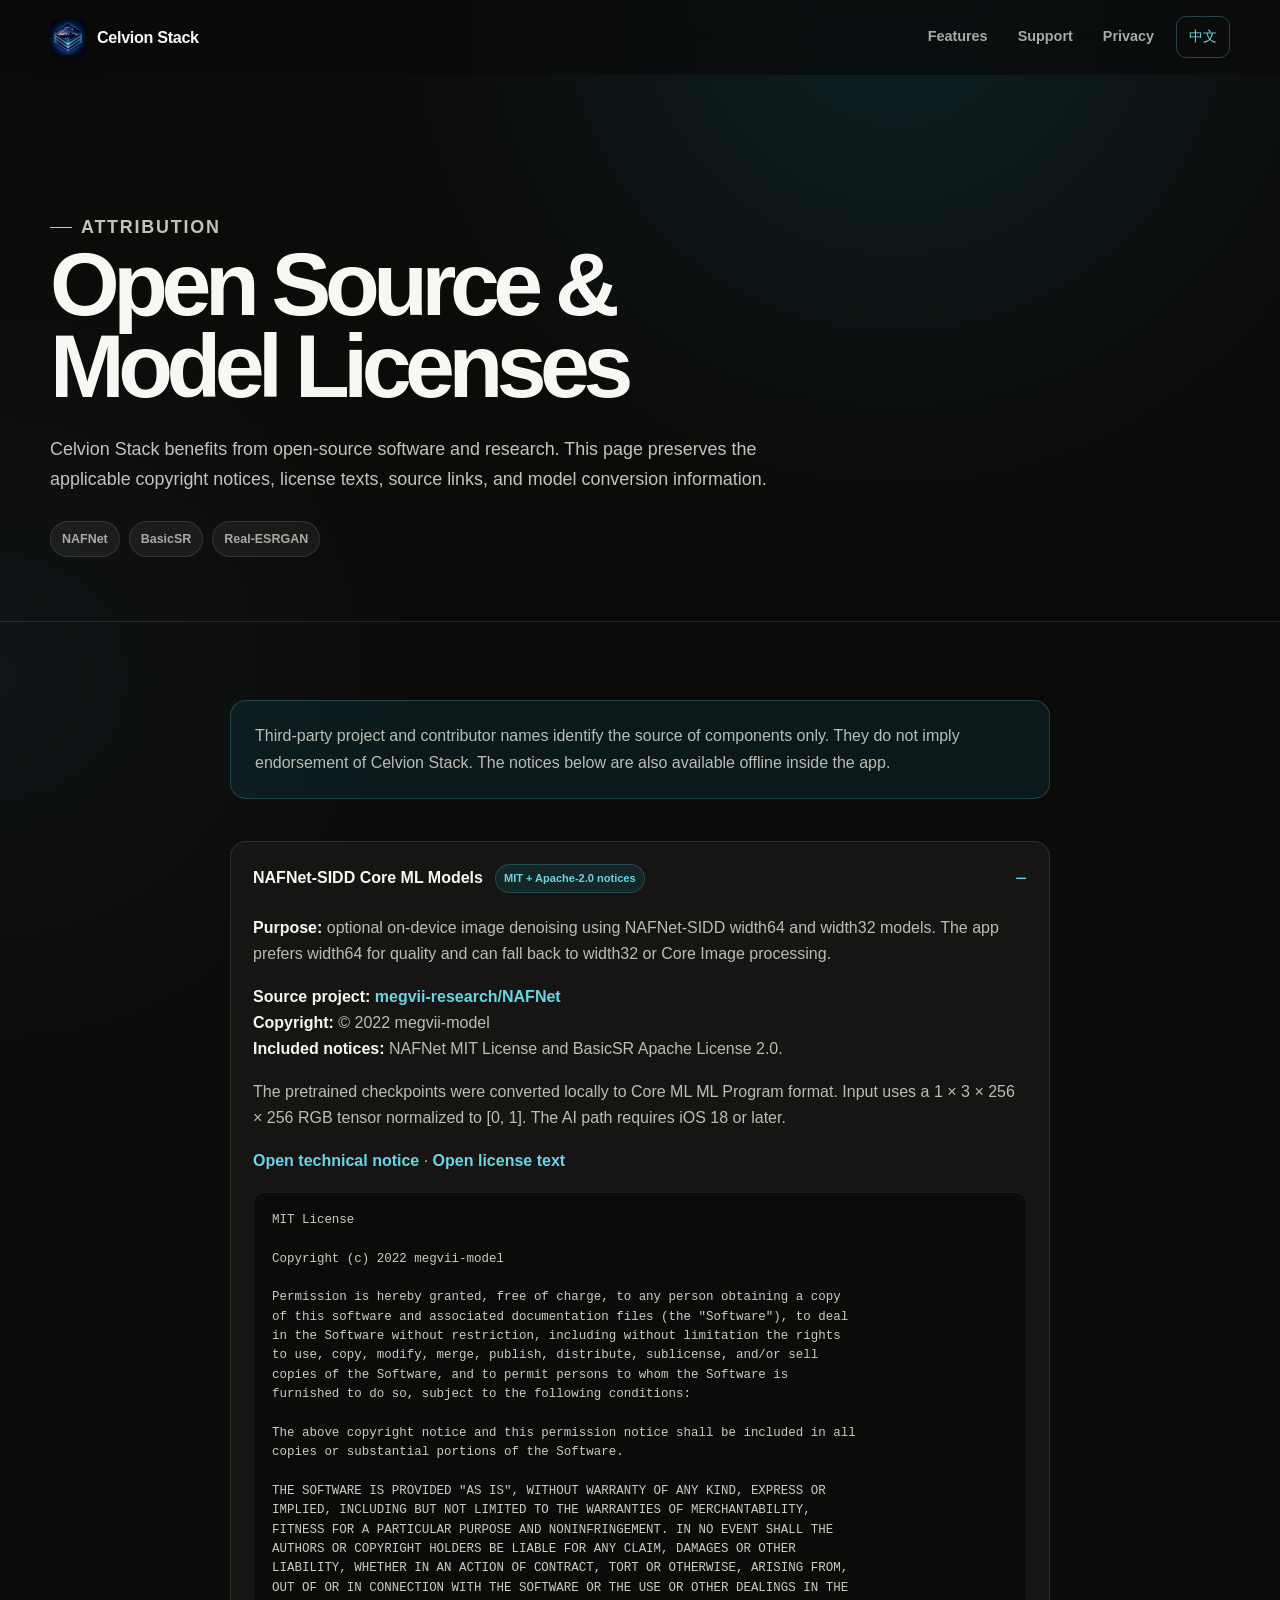
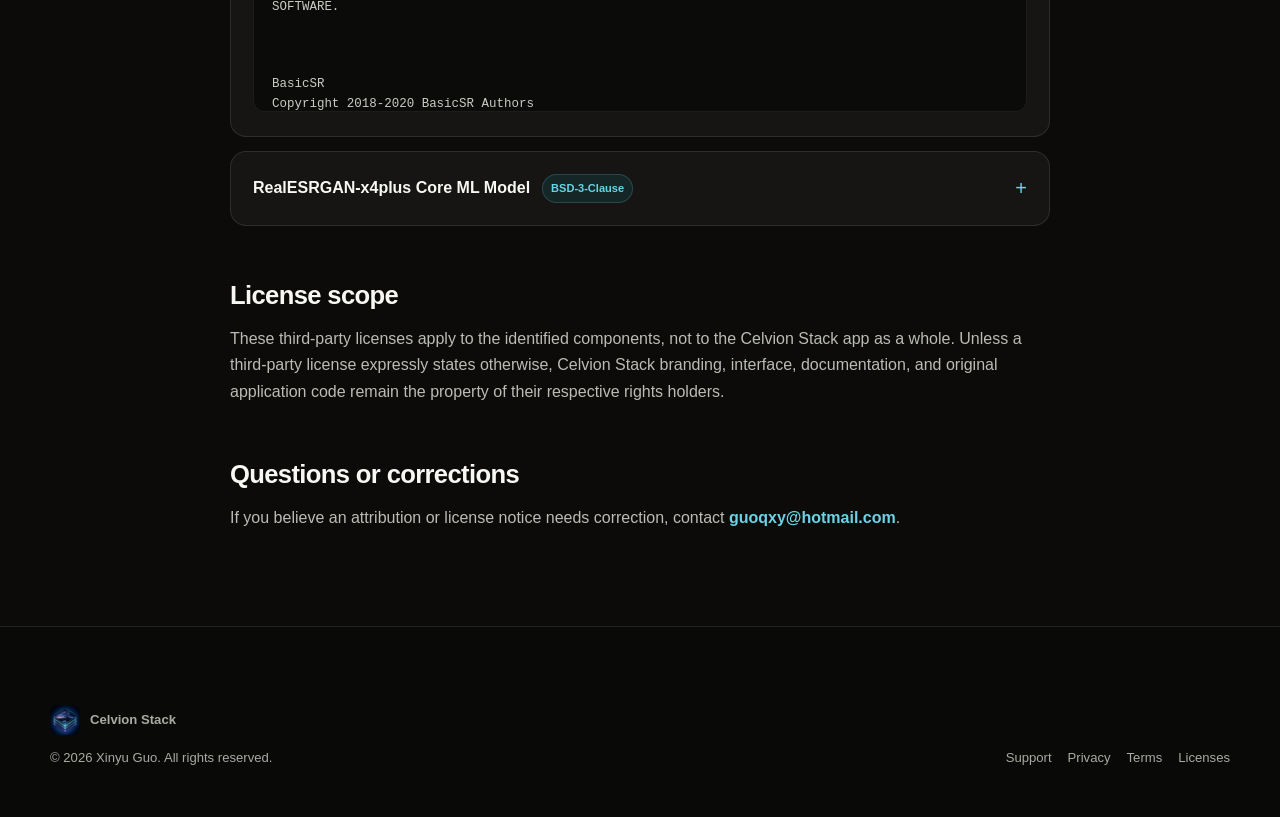
==== licenses.html @ 47bfed39 "Create Celvion Stack website" ====
<!doctype html>
<html lang="en" data-language="en">
<head>
  <meta charset="utf-8">
  <meta name="viewport" content="width=device-width, initial-scale=1">
  <title>Open Source &amp; Model Licenses — Celvion Stack</title>
  <meta name="description" content="Open-source software and machine-learning model notices for NAFNet, BasicSR, and Real-ESRGAN components used by Celvion Stack.">
  <meta name="theme-color" content="#0c0b0a">
  <meta property="og:title" content="Celvion Stack Open Source &amp; Model Licenses">
  <meta property="og:url" content="https://guogxy.github.io/celvion-stack/licenses.html">
  <link rel="canonical" href="https://guogxy.github.io/celvion-stack/licenses.html">
  <link rel="icon" href="assets/app-icon.png">
  <link rel="stylesheet" href="styles.css">
  <script src="script.js" defer></script>
</head>
<body>
  <a class="skip-link" href="#main">Skip to content</a>
  <header class="site-header">
    <nav class="nav-wrap" aria-label="Primary navigation">
      <a class="brand" href="index.html" data-preserve-language aria-label="Celvion Stack home"><img src="assets/app-icon.png" alt="" width="36" height="36"><span>Celvion Stack</span></a>
      <div class="nav-links">
        <a href="index.html#features" class="hide-mobile" data-preserve-language><span data-lang="en">Features</span><span data-lang="zh">功能</span></a>
        <a href="support.html" data-preserve-language><span data-lang="en">Support</span><span data-lang="zh">支持</span></a>
        <a href="privacy.html" class="hide-mobile" data-preserve-language><span data-lang="en">Privacy</span><span data-lang="zh">隐私</span></a>
        <button class="language-toggle" type="button" data-language-toggle aria-label="切换到简体中文">中文</button>
      </div>
    </nav>
  </header>

  <main id="main">
    <section class="page-hero">
      <div class="container">
        <p class="eyebrow" data-lang="en">Attribution</p><p class="eyebrow" data-lang="zh">第三方声明</p>
        <h1 data-lang="en">Open Source &amp;<br>Model Licenses</h1><h1 data-lang="zh">开源软件与<br>模型许可证</h1>
        <p data-lang="en">Celvion Stack benefits from open-source software and research. This page preserves the applicable copyright notices, license texts, source links, and model conversion information.</p>
        <p data-lang="zh">Celvion Stack 受益于开源软件与研究成果。本页保留适用的版权声明、许可证全文、来源链接与模型转换信息。</p>
        <div class="page-meta"><span class="pill">NAFNet</span><span class="pill">BasicSR</span><span class="pill">Real-ESRGAN</span></div>
      </div>
    </section>

    <section class="section compact">
      <div class="container reading-column">
        <div class="callout" data-lang="en"><p>Third-party project and contributor names identify the source of components only. They do not imply endorsement of Celvion Stack. The notices below are also available offline inside the app.</p></div>
        <div class="callout" data-lang="zh"><p>第三方项目及贡献者名称仅用于说明组件来源，不表示其认可或为 Celvion Stack 背书。以下声明也可在 App 内离线查看。</p></div>

        <div class="license-list">
          <details class="license-item" open>
            <summary><span class="license-summary"><span>NAFNet-SIDD Core ML Models</span><span class="license-badge">MIT + Apache-2.0 notices</span></span></summary>
            <div class="license-body">
              <div data-lang="en">
                <p><strong>Purpose:</strong> optional on-device image denoising using NAFNet-SIDD width64 and width32 models. The app prefers width64 for quality and can fall back to width32 or Core Image processing.</p>
                <p><strong>Source project:</strong> <a class="inline-link" href="https://github.com/megvii-research/NAFNet" target="_blank" rel="noopener">megvii-research/NAFNet</a><br><strong>Copyright:</strong> © 2022 megvii-model<br><strong>Included notices:</strong> NAFNet MIT License and BasicSR Apache License 2.0.</p>
                <p>The pretrained checkpoints were converted locally to Core ML ML Program format. Input uses a 1 × 3 × 256 × 256 RGB tensor normalized to [0, 1]. The AI path requires iOS 18 or later.</p>
              </div>
              <div data-lang="zh">
                <p><strong>用途：</strong>通过 NAFNet-SIDD width64 与 width32 模型在设备端进行可选图像降噪。App 优先使用质量更高的 width64，并可回退至 width32 或 Core Image 处理。</p>
                <p><strong>来源项目：</strong><a class="inline-link" href="https://github.com/megvii-research/NAFNet" target="_blank" rel="noopener">megvii-research/NAFNet</a><br><strong>版权：</strong>© 2022 megvii-model<br><strong>随附声明：</strong>NAFNet MIT License 与 BasicSR Apache License 2.0。</p>
                <p>预训练检查点已在本地转换为 Core ML ML Program 格式，输入为归一化至 [0, 1] 的 1 × 3 × 256 × 256 RGB 张量。AI 路径需要 iOS 18 或更高版本。</p>
              </div>
              <p><a class="inline-link" href="legal/NAFNET_NOTICE.md" target="_blank" rel="noopener"><span data-lang="en">Open technical notice</span><span data-lang="zh">打开技术声明</span></a> · <a class="inline-link" href="legal/NAFNET_LICENSE.txt" target="_blank" rel="noopener"><span data-lang="en">Open license text</span><span data-lang="zh">打开许可证原文</span></a></p>
              <pre data-license-source="legal/NAFNET_LICENSE.txt">Loading license text…</pre>
            </div>
          </details>

          <details class="license-item">
            <summary><span class="license-summary"><span>RealESRGAN-x4plus Core ML Model</span><span class="license-badge">BSD-3-Clause</span></span></summary>
            <div class="license-body">
              <div data-lang="en">
                <p><strong>Purpose:</strong> optional 4× on-device image super-resolution using the RRDBNet RealESRGAN_x4plus architecture.</p>
                <p><strong>Original project:</strong> <a class="inline-link" href="https://github.com/xinntao/Real-ESRGAN" target="_blank" rel="noopener">xinntao/Real-ESRGAN</a><br><strong>Core ML source:</strong> <a class="inline-link" href="https://huggingface.co/VincentGOURBIN/RealESRGAN-CoreML" target="_blank" rel="noopener">RealESRGAN-CoreML</a><br><strong>Copyright:</strong> © 2021 Xintao Wang<br><strong>License:</strong> BSD 3-Clause.</p>
                <p>The model accepts a 1 × 3 × 256 × 256 Float16 RGB tensor and produces a 1 × 3 × 1024 × 1024 result. The AI path requires iOS 18 or later and falls back to local non-AI processing when unavailable.</p>
              </div>
              <div data-lang="zh">
                <p><strong>用途：</strong>使用 RRDBNet RealESRGAN_x4plus 架构，在设备端进行可选的 4× 图像超分辨率处理。</p>
                <p><strong>原始项目：</strong><a class="inline-link" href="https://github.com/xinntao/Real-ESRGAN" target="_blank" rel="noopener">xinntao/Real-ESRGAN</a><br><strong>Core ML 来源：</strong><a class="inline-link" href="https://huggingface.co/VincentGOURBIN/RealESRGAN-CoreML" target="_blank" rel="noopener">RealESRGAN-CoreML</a><br><strong>版权：</strong>© 2021 Xintao Wang<br><strong>许可证：</strong>BSD 3-Clause。</p>
                <p>模型接收 1 × 3 × 256 × 256 Float16 RGB 张量，并生成 1 × 3 × 1024 × 1024 结果。AI 路径需要 iOS 18 或更高版本；不可用时会回退至本地非 AI 处理。</p>
              </div>
              <p><a class="inline-link" href="legal/REAL_ESRGAN_NOTICE.md" target="_blank" rel="noopener"><span data-lang="en">Open technical notice</span><span data-lang="zh">打开技术声明</span></a> · <a class="inline-link" href="legal/REAL_ESRGAN_LICENSE.txt" target="_blank" rel="noopener"><span data-lang="en">Open license text</span><span data-lang="zh">打开许可证原文</span></a></p>
              <pre data-license-source="legal/REAL_ESRGAN_LICENSE.txt">Loading license text…</pre>
            </div>
          </details>
        </div>

        <h2 data-lang="en">License scope</h2><h2 data-lang="zh">许可证适用范围</h2>
        <p data-lang="en">These third-party licenses apply to the identified components, not to the Celvion Stack app as a whole. Unless a third-party license expressly states otherwise, Celvion Stack branding, interface, documentation, and original application code remain the property of their respective rights holders.</p>
        <p data-lang="zh">上述第三方许可证仅适用于所标明的组件，而非整个 Celvion Stack App。除非第三方许可证另有明确规定，Celvion Stack 的品牌、界面、文档与原创应用代码仍归其各自权利人所有。</p>

        <h2 data-lang="en">Questions or corrections</h2><h2 data-lang="zh">问题与更正</h2>
        <p data-lang="en">If you believe an attribution or license notice needs correction, contact <a class="inline-link" href="mailto:guoqxy@hotmail.com?subject=Celvion%20Stack%20License%20Notice">guoqxy@hotmail.com</a>.</p>
        <p data-lang="zh">如果你认为某项署名或许可证声明需要更正，请联系 <a class="inline-link" href="mailto:guoqxy@hotmail.com?subject=Celvion%20Stack%20License%20Notice">guoqxy@hotmail.com</a>。</p>
      </div>
    </section>
  </main>

  <footer class="site-footer">
    <div class="footer-wrap">
      <div class="footer-copy"><div class="footer-brand"><img src="assets/app-icon.png" alt="" width="30" height="30">Celvion Stack</div><p>© 2026 Xinyu Guo. <span data-lang="en">All rights reserved.</span><span data-lang="zh">保留所有权利。</span></p></div>
      <div class="footer-links"><a href="support.html" data-preserve-language><span data-lang="en">Support</span><span data-lang="zh">支持</span></a><a href="privacy.html" data-preserve-language><span data-lang="en">Privacy</span><span data-lang="zh">隐私政策</span></a><a href="terms.html" data-preserve-language><span data-lang="en">Terms</span><span data-lang="zh">使用条款</span></a><a href="licenses.html" data-preserve-language><span data-lang="en">Licenses</span><span data-lang="zh">开源许可证</span></a></div>
    </div>
  </footer>
</body>
</html>
---- styles.css ----
:root {
  color-scheme: dark;
  --bg: #0c0b0a;
  --bg-soft: #131210;
  --panel: rgba(28, 27, 24, 0.82);
  --panel-strong: #1c1b18;
  --line: rgba(255, 255, 255, 0.1);
  --text: #f7f7f3;
  --muted: #aaa9a2;
  --accent: #12a0b8;
  --accent-light: #6ad4e5;
  --accent-dark: #087f93;
  --success: #57cc80;
  --warning: #f2a640;
  --max: 1180px;
  --reading: 820px;
  --radius-lg: 30px;
  --radius-md: 20px;
  --shadow: 0 30px 80px rgba(0, 0, 0, 0.42);
  font-family: Inter, ui-sans-serif, -apple-system, BlinkMacSystemFont, "SF Pro Display", "Segoe UI", sans-serif;
  font-synthesis: none;
  text-rendering: optimizeLegibility;
}

* {
  box-sizing: border-box;
}

html {
  scroll-behavior: smooth;
  background: var(--bg);
}

body {
  min-width: 320px;
  margin: 0;
  color: var(--text);
  background:
    radial-gradient(circle at 70% 0%, rgba(18, 160, 184, 0.14), transparent 32rem),
    radial-gradient(circle at 0% 28%, rgba(44, 93, 121, 0.11), transparent 26rem),
    var(--bg);
  line-height: 1.65;
}

body::before {
  position: fixed;
  z-index: -1;
  inset: 0;
  content: "";
  pointer-events: none;
  opacity: 0.17;
  background-image: url("assets/launch-cover.jpg");
  background-position: 50% 10%;
  background-size: cover;
  mask-image: linear-gradient(to bottom, #000 0, transparent 68%);
}

a {
  color: inherit;
  text-decoration: none;
}

img {
  display: block;
  max-width: 100%;
}

button,
a {
  -webkit-tap-highlight-color: transparent;
}

:focus-visible {
  outline: 3px solid var(--accent-light);
  outline-offset: 4px;
  border-radius: 8px;
}

.skip-link {
  position: fixed;
  z-index: 100;
  top: 10px;
  left: 10px;
  padding: 10px 14px;
  color: #051012;
  background: var(--accent-light);
  border-radius: 10px;
  transform: translateY(-150%);
}

.skip-link:focus {
  transform: translateY(0);
}

.site-header {
  position: sticky;
  z-index: 50;
  top: 0;
  border-bottom: 1px solid transparent;
  background: rgba(12, 11, 10, 0.72);
  backdrop-filter: blur(22px) saturate(140%);
  -webkit-backdrop-filter: blur(22px) saturate(140%);
}

.site-header.is-scrolled {
  border-bottom-color: var(--line);
}

.nav-wrap {
  display: flex;
  align-items: center;
  justify-content: space-between;
  width: min(calc(100% - 40px), var(--max));
  min-height: 74px;
  margin: 0 auto;
  gap: 28px;
}

.brand {
  display: inline-flex;
  align-items: center;
  flex: 0 0 auto;
  gap: 11px;
  font-size: 1.01rem;
  font-weight: 750;
  letter-spacing: -0.02em;
}

.brand img {
  width: 36px;
  height: 36px;
  border-radius: 9px;
  box-shadow: 0 8px 22px rgba(0, 0, 0, 0.35);
}

.nav-links {
  display: flex;
  align-items: center;
  justify-content: flex-end;
  gap: 6px;
}

.nav-links a,
.language-toggle {
  padding: 8px 12px;
  color: var(--muted);
  font: inherit;
  font-size: 0.9rem;
  font-weight: 620;
  background: transparent;
  border: 0;
  border-radius: 10px;
  cursor: pointer;
  transition: color 160ms ease, background 160ms ease;
}

.nav-links a:hover,
.nav-links a[aria-current="page"],
.language-toggle:hover {
  color: var(--text);
  background: rgba(255, 255, 255, 0.07);
}

.language-toggle {
  margin-left: 4px;
  color: var(--accent-light);
  border: 1px solid rgba(106, 212, 229, 0.28);
}

html[data-language="en"] [data-lang="zh"],
html[data-language="zh"] [data-lang="en"] {
  display: none !important;
}

.container {
  width: min(calc(100% - 40px), var(--max));
  margin: 0 auto;
}

.hero {
  display: grid;
  grid-template-columns: minmax(0, 1fr) minmax(320px, 0.82fr);
  align-items: center;
  min-height: 760px;
  padding: 92px 0 88px;
  gap: clamp(44px, 7vw, 100px);
}

.eyebrow {
  display: inline-flex;
  align-items: center;
  margin: 0 0 22px;
  gap: 9px;
  color: var(--accent-light);
  font-size: 0.83rem;
  font-weight: 760;
  letter-spacing: 0.1em;
  text-transform: uppercase;
}

.eyebrow::before {
  width: 22px;
  height: 1px;
  content: "";
  background: currentColor;
}

.hero h1,
.page-hero h1 {
  max-width: 920px;
  margin: 0;
  font-size: clamp(3.5rem, 8vw, 7.5rem);
  line-height: 0.92;
  letter-spacing: -0.072em;
}

.hero h1 span {
  display: block;
  margin-top: 16px;
  color: transparent;
  background: linear-gradient(120deg, var(--accent-light), var(--accent), #5386b8);
  background-clip: text;
  -webkit-background-clip: text;
}

.hero-copy {
  max-width: 670px;
  margin: 30px 0 0;
  color: #c8c8c2;
  font-size: clamp(1.06rem, 1.7vw, 1.3rem);
}

.hero-actions,
.button-row {
  display: flex;
  flex-wrap: wrap;
  margin-top: 34px;
  gap: 12px;
}

.button {
  display: inline-flex;
  align-items: center;
  justify-content: center;
  min-height: 48px;
  padding: 12px 18px;
  gap: 9px;
  color: #041012;
  font-weight: 750;
  background: var(--accent-light);
  border: 1px solid transparent;
  border-radius: 14px;
  box-shadow: 0 10px 32px rgba(18, 160, 184, 0.2);
  transition: transform 160ms ease, filter 160ms ease;
}

.button:hover {
  filter: brightness(1.08);
  transform: translateY(-2px);
}

.button.secondary {
  color: var(--text);
  background: rgba(255, 255, 255, 0.06);
  border-color: var(--line);
  box-shadow: none;
}

.button svg,
.inline-link svg {
  width: 18px;
  height: 18px;
  fill: none;
  stroke: currentColor;
  stroke-linecap: round;
  stroke-linejoin: round;
  stroke-width: 1.8;
}

.availability {
  display: flex;
  align-items: center;
  margin-top: 22px;
  gap: 10px;
  color: var(--muted);
  font-size: 0.88rem;
}

.availability::before {
  width: 8px;
  height: 8px;
  content: "";
  background: var(--success);
  border-radius: 50%;
  box-shadow: 0 0 0 5px rgba(87, 204, 128, 0.12);
}

.hero-visual {
  position: relative;
  display: grid;
  place-items: center;
  min-height: 570px;
}

.hero-orbit {
  position: absolute;
  width: min(100%, 520px);
  aspect-ratio: 1;
  border: 1px solid rgba(106, 212, 229, 0.16);
  border-radius: 50%;
  box-shadow: inset 0 0 90px rgba(18, 160, 184, 0.05);
}

.hero-orbit::before,
.hero-orbit::after {
  position: absolute;
  inset: 14%;
  content: "";
  border: 1px solid rgba(255, 255, 255, 0.08);
  border-radius: inherit;
}

.hero-orbit::after {
  inset: 30%;
}

.hero-icon {
  position: relative;
  z-index: 1;
  width: min(57%, 292px);
  height: auto;
  aspect-ratio: 1 / 1;
  object-fit: contain;
  border-radius: 25%;
  background: #08090d;
  border: 1px solid rgba(255, 255, 255, 0.1);
  box-shadow: 0 42px 100px rgba(0, 0, 0, 0.62), 0 0 80px rgba(18, 160, 184, 0.15);
}

.visual-note {
  position: absolute;
  z-index: 2;
  right: 1%;
  bottom: 11%;
  width: min(245px, 52%);
  padding: 17px 18px;
  background: rgba(26, 26, 23, 0.88);
  border: 1px solid var(--line);
  border-radius: 18px;
  box-shadow: var(--shadow);
  backdrop-filter: blur(18px);
}

.visual-note strong,
.visual-note span {
  display: block;
}

.visual-note strong {
  margin-bottom: 3px;
  font-size: 0.94rem;
}

.visual-note span {
  color: var(--muted);
  font-size: 0.78rem;
}

.section {
  padding: 110px 0;
}

.section.compact {
  padding: 78px 0;
}

.section-heading {
  display: grid;
  grid-template-columns: minmax(0, 0.9fr) minmax(280px, 0.55fr);
  align-items: end;
  margin-bottom: 46px;
  gap: 40px;
}

.section-heading h2 {
  max-width: 720px;
  margin: 0;
  font-size: clamp(2.25rem, 4.6vw, 4.7rem);
  line-height: 1.02;
  letter-spacing: -0.052em;
}

.section-heading p {
  margin: 0;
  color: var(--muted);
}

.feature-grid {
  display: grid;
  grid-template-columns: repeat(3, minmax(0, 1fr));
  gap: 16px;
}

.feature-card,
.info-card,
.support-card,
.legal-card {
  position: relative;
  overflow: hidden;
  padding: 28px;
  background: linear-gradient(145deg, rgba(31, 30, 27, 0.92), rgba(20, 19, 17, 0.88));
  border: 1px solid var(--line);
  border-radius: var(--radius-md);
}

.feature-card::after {
  position: absolute;
  right: -30px;
  bottom: -44px;
  width: 140px;
  height: 140px;
  content: "";
  background: radial-gradient(circle, rgba(18, 160, 184, 0.13), transparent 68%);
}

.feature-number {
  display: inline-grid;
  place-items: center;
  width: 36px;
  height: 36px;
  margin-bottom: 50px;
  color: var(--accent-light);
  font-size: 0.76rem;
  font-weight: 780;
  background: rgba(18, 160, 184, 0.11);
  border: 1px solid rgba(106, 212, 229, 0.18);
  border-radius: 50%;
}

.feature-card h3,
.info-card h3,
.support-card h2,
.support-card h3 {
  margin: 0 0 10px;
  font-size: 1.25rem;
  letter-spacing: -0.025em;
}

.feature-card p,
.info-card p,
.support-card p {
  margin: 0;
  color: var(--muted);
}

.device-showcase {
  position: relative;
  display: grid;
  grid-template-columns: minmax(210px, 0.53fr) minmax(420px, 1fr);
  align-items: end;
  padding: 70px 6% 0;
  gap: 4%;
  background:
    linear-gradient(155deg, rgba(18, 160, 184, 0.13), transparent 45%),
    var(--panel-strong);
  border: 1px solid var(--line);
  border-radius: var(--radius-lg);
  box-shadow: var(--shadow);
}

.device {
  overflow: hidden;
  border: 9px solid #050505;
  background: #050505;
  box-shadow: 0 30px 70px rgba(0, 0, 0, 0.5);
}

.device.phone {
  border-radius: 34px 34px 0 0;
}

.device.tablet {
  border-radius: 26px 26px 0 0;
}

.device img {
  width: 100%;
}

.privacy-banner {
  display: grid;
  grid-template-columns: 1.2fr 0.8fr;
  align-items: center;
  overflow: hidden;
  padding: clamp(34px, 7vw, 76px);
  gap: 60px;
  background: linear-gradient(135deg, rgba(18, 160, 184, 0.18), rgba(20, 19, 17, 0.95) 46%);
  border: 1px solid rgba(106, 212, 229, 0.2);
  border-radius: var(--radius-lg);
}

.privacy-banner h2 {
  margin: 0 0 18px;
  font-size: clamp(2.2rem, 4.4vw, 4.4rem);
  line-height: 1.04;
  letter-spacing: -0.052em;
}

.privacy-banner p {
  max-width: 650px;
  margin: 0;
  color: #c6c8c2;
}

.privacy-points {
  display: grid;
  gap: 12px;
}

.privacy-point {
  display: flex;
  align-items: center;
  min-height: 56px;
  padding: 14px 16px;
  gap: 12px;
  font-size: 0.92rem;
  font-weight: 680;
  background: rgba(255, 255, 255, 0.055);
  border: 1px solid var(--line);
  border-radius: 14px;
}

.privacy-point::before {
  display: grid;
  place-items: center;
  width: 25px;
  height: 25px;
  flex: 0 0 auto;
  content: "✓";
  color: #061012;
  font-size: 0.78rem;
  font-weight: 900;
  background: var(--accent-light);
  border-radius: 50%;
}

.page-hero {
  padding: 110px 0 64px;
  border-bottom: 1px solid var(--line);
}

.page-hero h1 {
  max-width: 960px;
  font-size: clamp(3.2rem, 7vw, 6.8rem);
}

.page-hero p {
  max-width: 780px;
  margin: 28px 0 0;
  color: #c3c3bd;
  font-size: 1.12rem;
}

.page-meta {
  display: flex;
  flex-wrap: wrap;
  margin-top: 26px;
  gap: 9px;
}

.pill {
  padding: 7px 11px;
  color: var(--muted);
  font-size: 0.78rem;
  font-weight: 670;
  background: rgba(255, 255, 255, 0.055);
  border: 1px solid var(--line);
  border-radius: 99px;
}

.content-layout {
  display: grid;
  grid-template-columns: minmax(0, 1fr) 270px;
  align-items: start;
  padding: 72px 0 112px;
  gap: 70px;
}

.reading-column {
  max-width: var(--reading);
}

.reading-column article > :first-child {
  margin-top: 0;
}

.reading-column h2 {
  margin: 54px 0 14px;
  font-size: clamp(1.42rem, 2vw, 1.82rem);
  line-height: 1.25;
  letter-spacing: -0.025em;
}

.reading-column h3 {
  margin: 32px 0 10px;
  font-size: 1.1rem;
}

.reading-column p,
.reading-column li {
  color: #bbbcb5;
}

.reading-column p {
  margin: 0 0 16px;
}

.reading-column ul,
.reading-column ol {
  margin: 14px 0 20px;
  padding-left: 1.35rem;
}

.reading-column li {
  margin: 8px 0;
  padding-left: 5px;
}

.reading-column strong {
  color: var(--text);
}

.callout {
  margin: 0 0 42px;
  padding: 22px 24px;
  color: #d7e8e9;
  background: rgba(18, 160, 184, 0.1);
  border: 1px solid rgba(106, 212, 229, 0.22);
  border-radius: 16px;
}

.callout p:last-child {
  margin-bottom: 0;
}

.side-nav {
  position: sticky;
  top: 100px;
  padding: 18px;
  background: rgba(25, 24, 21, 0.74);
  border: 1px solid var(--line);
  border-radius: 16px;
  backdrop-filter: blur(16px);
}

.side-nav strong {
  display: block;
  margin-bottom: 8px;
  padding: 0 8px;
  color: var(--muted);
  font-size: 0.74rem;
  letter-spacing: 0.08em;
  text-transform: uppercase;
}

.side-nav a {
  display: block;
  padding: 8px;
  color: var(--muted);
  font-size: 0.86rem;
  border-radius: 8px;
}

.side-nav a:hover {
  color: var(--text);
  background: rgba(255, 255, 255, 0.055);
}

.support-grid {
  display: grid;
  grid-template-columns: repeat(2, minmax(0, 1fr));
  margin-bottom: 58px;
  gap: 16px;
}

.support-card.primary {
  grid-column: 1 / -1;
  padding: clamp(28px, 5vw, 48px);
  background: linear-gradient(135deg, rgba(18, 160, 184, 0.16), rgba(27, 26, 23, 0.92));
  border-color: rgba(106, 212, 229, 0.2);
}

.support-card .button-row {
  margin-top: 24px;
}

.spec-list {
  display: grid;
  grid-template-columns: 145px 1fr;
  margin: 20px 0 0;
  gap: 12px 20px;
  font-size: 0.93rem;
}

.spec-list dt {
  color: var(--muted);
}

.spec-list dd {
  margin: 0;
  color: var(--text);
}

.faq-list {
  display: grid;
  gap: 12px;
}

details.faq,
details.license-item {
  background: rgba(26, 25, 22, 0.78);
  border: 1px solid var(--line);
  border-radius: 16px;
}

details.faq summary,
details.license-item summary {
  display: flex;
  align-items: center;
  justify-content: space-between;
  padding: 20px 22px;
  gap: 16px;
  font-weight: 720;
  cursor: pointer;
  list-style: none;
}

details.faq summary::-webkit-details-marker,
details.license-item summary::-webkit-details-marker {
  display: none;
}

details.faq summary::after,
details.license-item summary::after {
  content: "+";
  color: var(--accent-light);
  font-size: 1.25rem;
  font-weight: 450;
}

details[open].faq summary::after,
details[open].license-item summary::after {
  content: "−";
}

.faq-answer {
  padding: 0 22px 22px;
}

.faq-answer p:last-child {
  margin-bottom: 0;
}

.license-list {
  display: grid;
  gap: 14px;
}

.license-summary {
  display: flex;
  align-items: center;
  gap: 12px;
}

.license-badge {
  padding: 4px 8px;
  color: var(--accent-light);
  font-size: 0.69rem;
  background: rgba(18, 160, 184, 0.12);
  border: 1px solid rgba(106, 212, 229, 0.2);
  border-radius: 99px;
}

.license-body {
  padding: 0 22px 24px;
}

.license-body pre {
  overflow: auto;
  max-height: 520px;
  margin: 18px 0 0;
  padding: 18px;
  color: #cacbc4;
  font: 0.78rem/1.55 ui-monospace, SFMono-Regular, Menlo, Monaco, Consolas, monospace;
  white-space: pre-wrap;
  word-break: break-word;
  background: #0b0b0a;
  border: 1px solid rgba(255, 255, 255, 0.07);
  border-radius: 12px;
}

.inline-link {
  display: inline-flex;
  align-items: center;
  gap: 6px;
  color: var(--accent-light);
  font-weight: 680;
}

.inline-link:hover {
  text-decoration: underline;
  text-underline-offset: 4px;
}

.site-footer {
  border-top: 1px solid var(--line);
  background: rgba(9, 9, 8, 0.74);
}

.footer-wrap {
  display: grid;
  grid-template-columns: 1fr auto;
  align-items: end;
  width: min(calc(100% - 40px), var(--max));
  min-height: 190px;
  margin: 0 auto;
  padding: 48px 0;
  gap: 30px;
}

.footer-brand {
  display: inline-flex;
  align-items: center;
  margin-bottom: 12px;
  gap: 10px;
  font-weight: 740;
}

.footer-brand img {
  width: 30px;
  height: 30px;
  border-radius: 8px;
}

.footer-copy,
.footer-links {
  color: var(--muted);
  font-size: 0.82rem;
}

.footer-copy p {
  margin: 0;
}

.footer-links {
  display: flex;
  flex-wrap: wrap;
  justify-content: flex-end;
  gap: 16px;
}

.footer-links a:hover {
  color: var(--text);
}

.error-page {
  display: grid;
  place-items: center;
  min-height: calc(100vh - 265px);
  padding: 80px 20px;
  text-align: center;
}

.error-page h1 {
  margin: 0;
  font-size: clamp(5rem, 15vw, 11rem);
  line-height: 0.9;
  letter-spacing: -0.07em;
}

.error-page p {
  margin: 22px 0 0;
  color: var(--muted);
}

@media (max-width: 920px) {
  .hero {
    grid-template-columns: 1fr;
    min-height: auto;
    padding-top: 82px;
  }

  .hero-copy {
    max-width: 760px;
  }

  .hero-visual {
    min-height: 490px;
  }

  .hero-orbit {
    width: 470px;
    max-width: 86vw;
  }

  .hero-icon {
    width: 230px;
  }

  .visual-note {
    right: 15%;
  }

  .feature-grid {
    grid-template-columns: repeat(2, minmax(0, 1fr));
  }

  .section-heading,
  .privacy-banner {
    grid-template-columns: 1fr;
  }

  .content-layout {
    grid-template-columns: 1fr;
  }

  .side-nav {
    position: static;
    display: none;
  }
}

@media (min-width: 681px) {
  .hero [data-lang="zh"] h1 {
    font-size: clamp(3.5rem, 6.6vw, 6.4rem);
  }

  .hero [data-lang="zh"] h1 span {
    white-space: nowrap;
  }
}

@media (max-width: 680px) {
  .nav-wrap,
  .container,
  .footer-wrap {
    width: min(calc(100% - 28px), var(--max));
  }

  .nav-wrap {
    min-height: 64px;
  }

  .brand span {
    display: none;
  }

  .nav-links a.hide-mobile {
    display: none;
  }

  .nav-links a,
  .language-toggle {
    padding: 7px 9px;
    font-size: 0.82rem;
  }

  .hero {
    padding: 72px 0 54px;
    gap: 20px;
  }

  .hero h1 {
    font-size: clamp(3.3rem, 18vw, 5.6rem);
  }

  .hero-visual {
    min-height: 410px;
  }

  .hero-icon {
    width: 190px;
  }

  .visual-note {
    right: 1%;
    bottom: 5%;
  }

  .section {
    padding: 76px 0;
  }

  .section-heading {
    margin-bottom: 30px;
    gap: 18px;
  }

  .feature-grid,
  .support-grid {
    grid-template-columns: 1fr;
  }

  .feature-card {
    padding: 24px;
  }

  .feature-number {
    margin-bottom: 32px;
  }

  .device-showcase {
    grid-template-columns: 0.58fr 1fr;
    padding: 36px 4% 0;
    border-radius: 22px;
  }

  .device {
    border-width: 5px;
  }

  .device.phone {
    border-radius: 20px 20px 0 0;
  }

  .device.tablet {
    border-radius: 15px 15px 0 0;
  }

  .page-hero {
    padding: 76px 0 46px;
  }

  .page-hero h1 {
    font-size: clamp(3rem, 15vw, 5rem);
  }

  .content-layout {
    padding: 52px 0 82px;
  }

  .reading-column h2 {
    margin-top: 42px;
  }

  .spec-list {
    grid-template-columns: 1fr;
    gap: 4px;
  }

  .spec-list dd {
    margin-bottom: 10px;
  }

  .footer-wrap {
    grid-template-columns: 1fr;
    align-items: start;
  }

  .footer-links {
    justify-content: flex-start;
  }
}

@media (prefers-reduced-motion: reduce) {
  *,
  *::before,
  *::after {
    scroll-behavior: auto !important;
    transition-duration: 0.01ms !important;
    animation-duration: 0.01ms !important;
    animation-iteration-count: 1 !important;
  }
}

@media print {
  :root {
    color-scheme: light;
  }

  body {
    color: #111;
    background: #fff;
  }

  body::before,
  .site-header,
  .site-footer,
  .side-nav,
  .page-meta {
    display: none !important;
  }

  .page-hero,
  .content-layout {
    padding: 28px 0;
  }

  .page-hero p,
  .reading-column p,
  .reading-column li {
    color: #222;
  }

  .callout {
    color: #111;
    background: #f1f7f8;
    border-color: #b8d9df;
  }
}
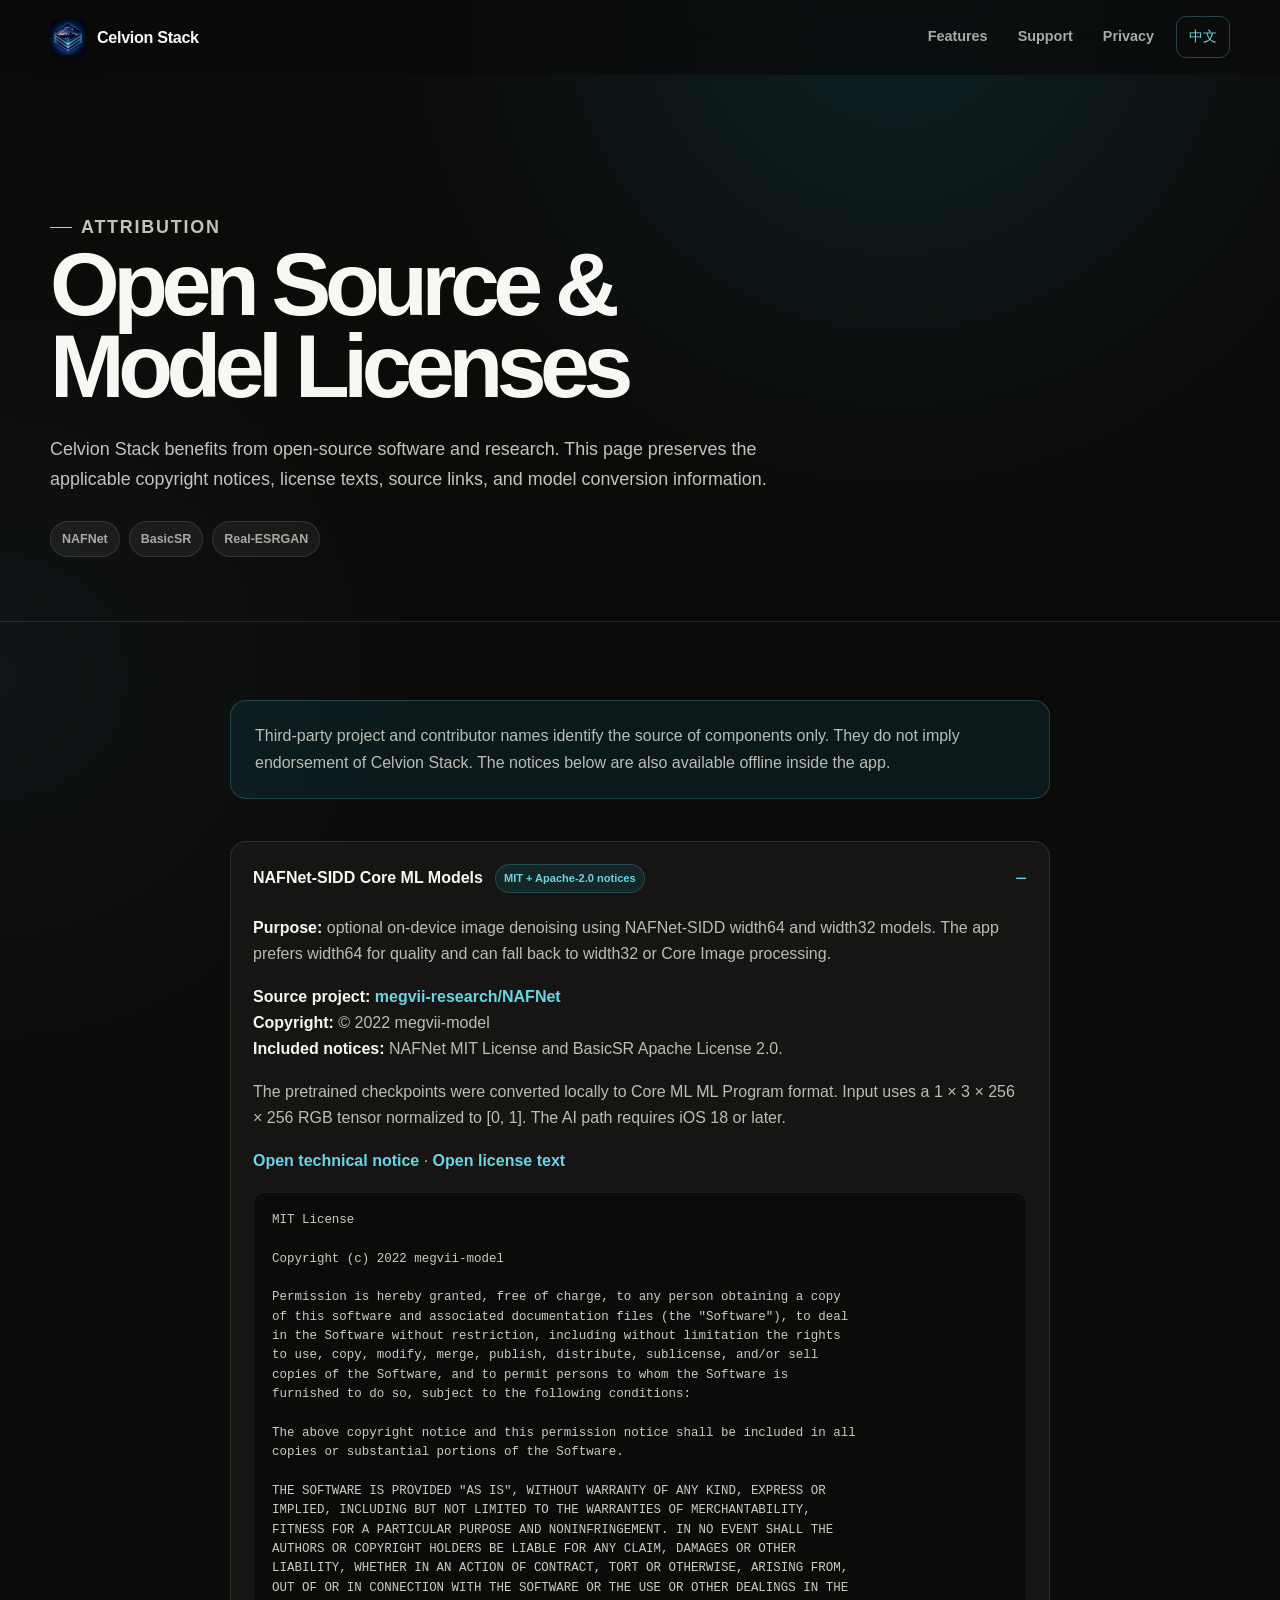
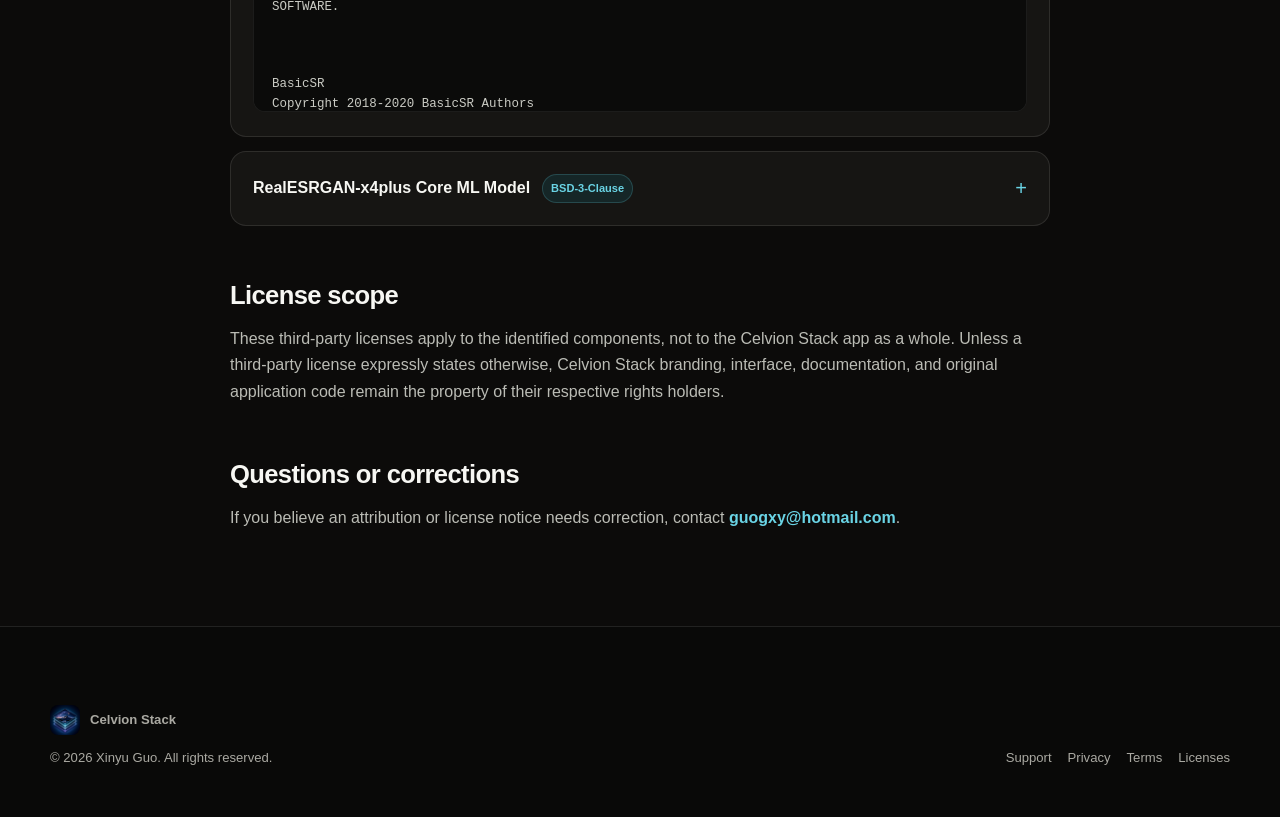
==== commit 3231b831: "Fix support email address" ====
--- a/licenses.html
+++ b/licenses.html
@@ -86,8 +86,8 @@
         <p data-lang="zh">上述第三方许可证仅适用于所标明的组件，而非整个 Celvion Stack App。除非第三方许可证另有明确规定，Celvion Stack 的品牌、界面、文档与原创应用代码仍归其各自权利人所有。</p>
 
         <h2 data-lang="en">Questions or corrections</h2><h2 data-lang="zh">问题与更正</h2>
-        <p data-lang="en">If you believe an attribution or license notice needs correction, contact <a class="inline-link" href="mailto:guoqxy@hotmail.com?subject=Celvion%20Stack%20License%20Notice">guoqxy@hotmail.com</a>.</p>
-        <p data-lang="zh">如果你认为某项署名或许可证声明需要更正，请联系 <a class="inline-link" href="mailto:guoqxy@hotmail.com?subject=Celvion%20Stack%20License%20Notice">guoqxy@hotmail.com</a>。</p>
+        <p data-lang="en">If you believe an attribution or license notice needs correction, contact <a class="inline-link" href="mailto:guogxy@hotmail.com?subject=Celvion%20Stack%20License%20Notice">guogxy@hotmail.com</a>.</p>
+        <p data-lang="zh">如果你认为某项署名或许可证声明需要更正，请联系 <a class="inline-link" href="mailto:guogxy@hotmail.com?subject=Celvion%20Stack%20License%20Notice">guogxy@hotmail.com</a>。</p>
       </div>
     </section>
   </main>
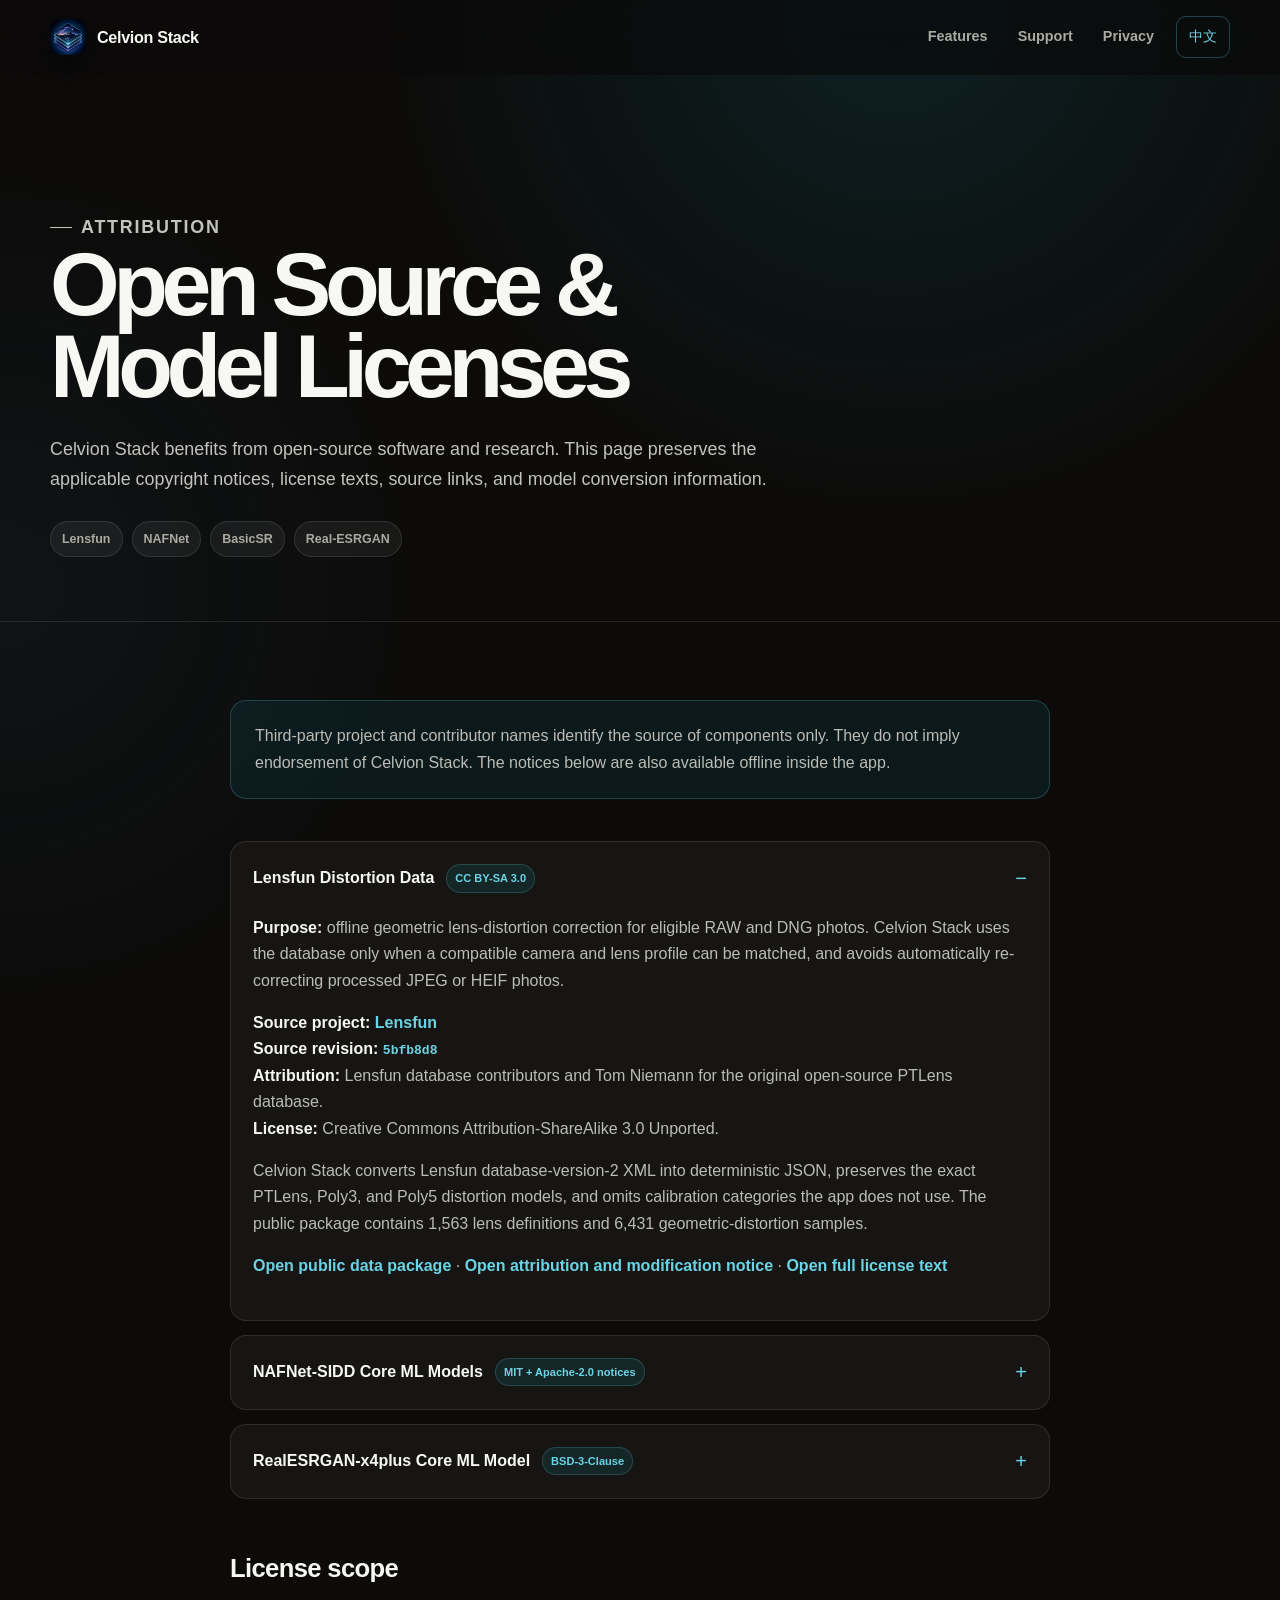
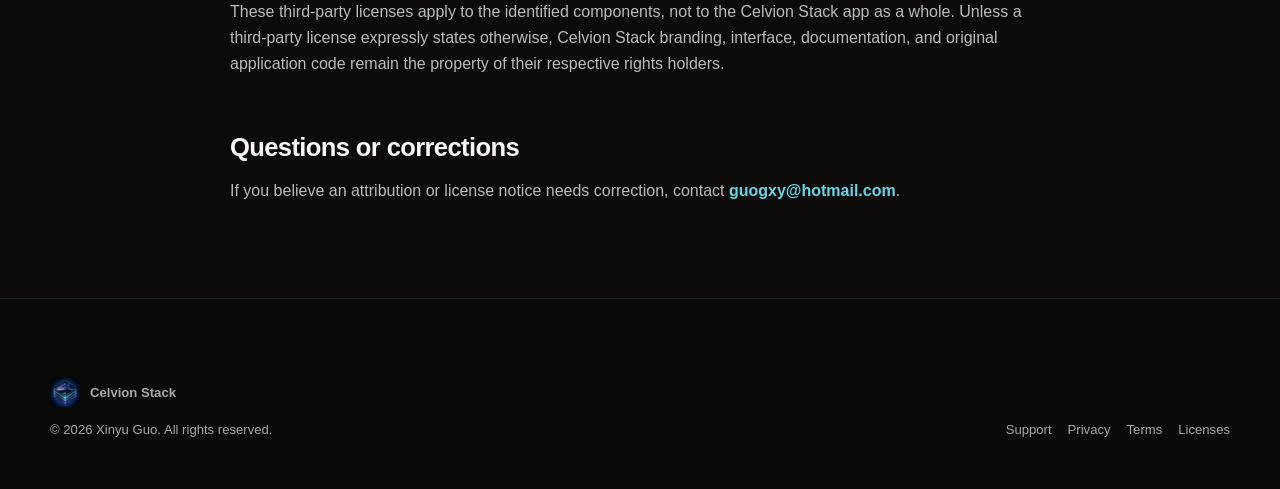
==== commit 4d138805: "Add Lensfun license and data disclosure page entry" ====
--- a/licenses.html
+++ b/licenses.html
@@ -3,8 +3,8 @@
 <head>
   <meta charset="utf-8">
   <meta name="viewport" content="width=device-width, initial-scale=1">
-  <title>Open Source &amp; Model Licenses — Celvion Stack</title>
-  <meta name="description" content="Open-source software and machine-learning model notices for NAFNet, BasicSR, and Real-ESRGAN components used by Celvion Stack.">
+  <title>Open Source, Model &amp; Lens Data Licenses — Celvion Stack</title>
+  <meta name="description" content="Open-source software, machine-learning model, and Lensfun-derived optical-correction data notices for Celvion Stack.">
   <meta name="theme-color" content="#0c0b0a">
   <meta property="og:title" content="Celvion Stack Open Source &amp; Model Licenses">
   <meta property="og:url" content="https://guogxy.github.io/celvion-stack/licenses.html">
@@ -34,7 +34,7 @@
         <h1 data-lang="en">Open Source &amp;<br>Model Licenses</h1><h1 data-lang="zh">开源软件与<br>模型许可证</h1>
         <p data-lang="en">Celvion Stack benefits from open-source software and research. This page preserves the applicable copyright notices, license texts, source links, and model conversion information.</p>
         <p data-lang="zh">Celvion Stack 受益于开源软件与研究成果。本页保留适用的版权声明、许可证全文、来源链接与模型转换信息。</p>
-        <div class="page-meta"><span class="pill">NAFNet</span><span class="pill">BasicSR</span><span class="pill">Real-ESRGAN</span></div>
+        <div class="page-meta"><span class="pill">Lensfun</span><span class="pill">NAFNet</span><span class="pill">BasicSR</span><span class="pill">Real-ESRGAN</span></div>
       </div>
     </section>
 
@@ -45,6 +45,23 @@
 
         <div class="license-list">
           <details class="license-item" open>
+            <summary><span class="license-summary"><span>Lensfun Distortion Data</span><span class="license-badge">CC BY-SA 3.0</span></span></summary>
+            <div class="license-body">
+              <div data-lang="en">
+                <p><strong>Purpose:</strong> offline geometric lens-distortion correction for eligible RAW and DNG photos. Celvion Stack uses the database only when a compatible camera and lens profile can be matched, and avoids automatically re-correcting processed JPEG or HEIF photos.</p>
+                <p><strong>Source project:</strong> <a class="inline-link" href="https://github.com/lensfun/lensfun" target="_blank" rel="noopener">Lensfun</a><br><strong>Source revision:</strong> <a class="inline-link" href="https://github.com/lensfun/lensfun/commit/5bfb8d8cb151a3a4068219cfc798f63d0641ff19" target="_blank" rel="noopener"><code>5bfb8d8</code></a><br><strong>Attribution:</strong> Lensfun database contributors and Tom Niemann for the original open-source PTLens database.<br><strong>License:</strong> Creative Commons Attribution-ShareAlike 3.0 Unported.</p>
+                <p>Celvion Stack converts Lensfun database-version-2 XML into deterministic JSON, preserves the exact PTLens, Poly3, and Poly5 distortion models, and omits calibration categories the app does not use. The public package contains 1,563 lens definitions and 6,431 geometric-distortion samples.</p>
+              </div>
+              <div data-lang="zh">
+                <p><strong>用途：</strong>为符合条件的 RAW 与 DNG 照片提供离线镜头几何畸变校正。Celvion Stack 仅在能够匹配相机与镜头配置时使用数据库，并避免对已处理的 JPEG 或 HEIF 照片自动重复校正。</p>
+                <p><strong>来源项目：</strong><a class="inline-link" href="https://github.com/lensfun/lensfun" target="_blank" rel="noopener">Lensfun</a><br><strong>来源版本：</strong><a class="inline-link" href="https://github.com/lensfun/lensfun/commit/5bfb8d8cb151a3a4068219cfc798f63d0641ff19" target="_blank" rel="noopener"><code>5bfb8d8</code></a><br><strong>署名：</strong>Lensfun 数据库贡献者，以及原始开源 PTLens 数据库作者 Tom Niemann。<br><strong>许可证：</strong>知识共享 署名—相同方式共享 3.0 未本地化版本。</p>
+                <p>Celvion Stack 将 Lensfun database-version-2 XML 转换为确定性的 JSON，保留原始 PTLens、Poly3 与 Poly5 畸变模型，并省略 App 不使用的校准类别。公开数据包包含 1,563 个镜头定义和 6,431 条几何畸变样本。</p>
+              </div>
+              <p><a class="inline-link" href="https://github.com/guogxy/CelvionStack-LensProfiles" target="_blank" rel="noopener"><span data-lang="en">Open public data package</span><span data-lang="zh">打开公开数据包</span></a> · <a class="inline-link" href="legal/LENSFUN_NOTICE.md" target="_blank" rel="noopener"><span data-lang="en">Open attribution and modification notice</span><span data-lang="zh">打开署名与修改说明</span></a> · <a class="inline-link" href="legal/LENSFUN_LICENSE.txt" target="_blank" rel="noopener"><span data-lang="en">Open full license text</span><span data-lang="zh">打开许可证全文</span></a></p>
+            </div>
+          </details>
+
+          <details class="license-item">
             <summary><span class="license-summary"><span>NAFNet-SIDD Core ML Models</span><span class="license-badge">MIT + Apache-2.0 notices</span></span></summary>
             <div class="license-body">
               <div data-lang="en">
--- a/styles.css
+++ b/styles.css
@@ -499,6 +499,12 @@
   border-radius: var(--radius-lg);
 }
 
+.license-banner {
+  background:
+    radial-gradient(circle at 86% 22%, rgba(106, 212, 229, 0.13), transparent 30%),
+    linear-gradient(135deg, rgba(62, 90, 112, 0.2), rgba(20, 19, 17, 0.96) 50%);
+}
+
 .privacy-banner h2 {
   margin: 0 0 18px;
   font-size: clamp(2.2rem, 4.4vw, 4.4rem);
